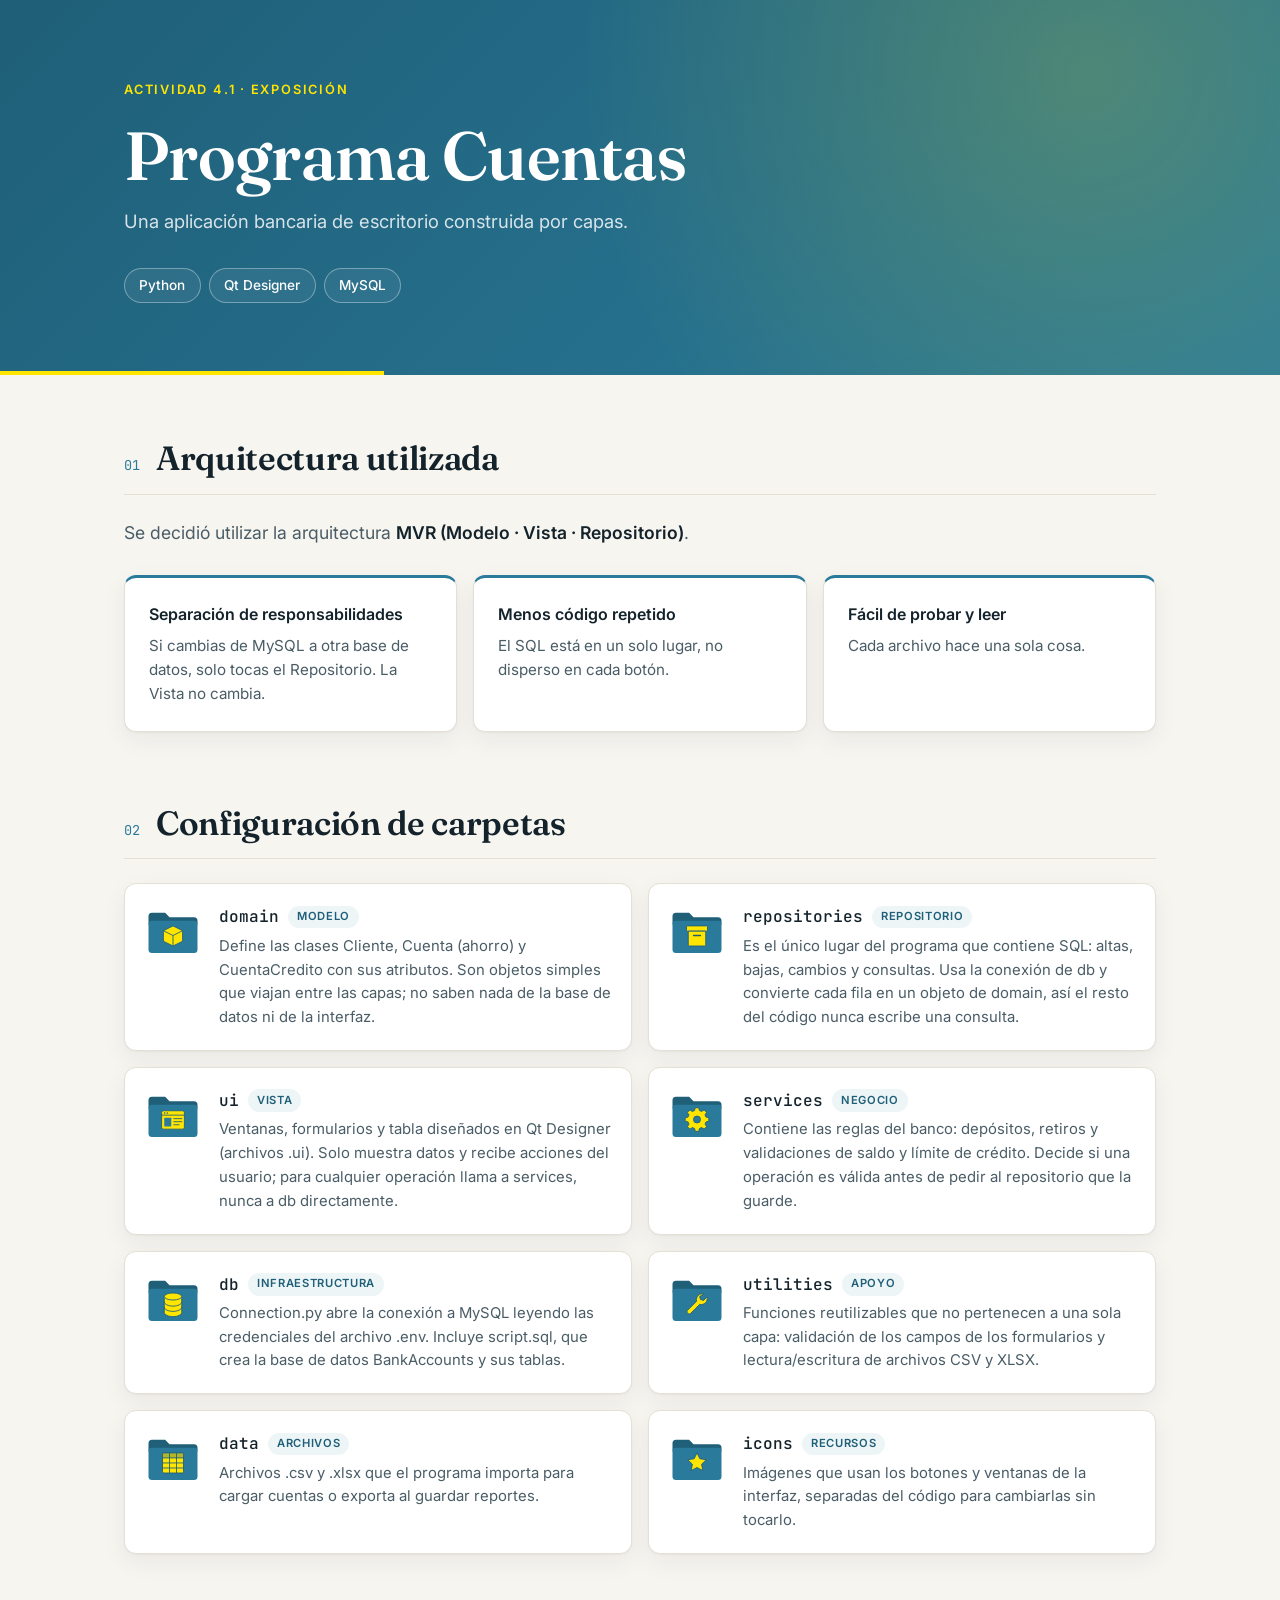
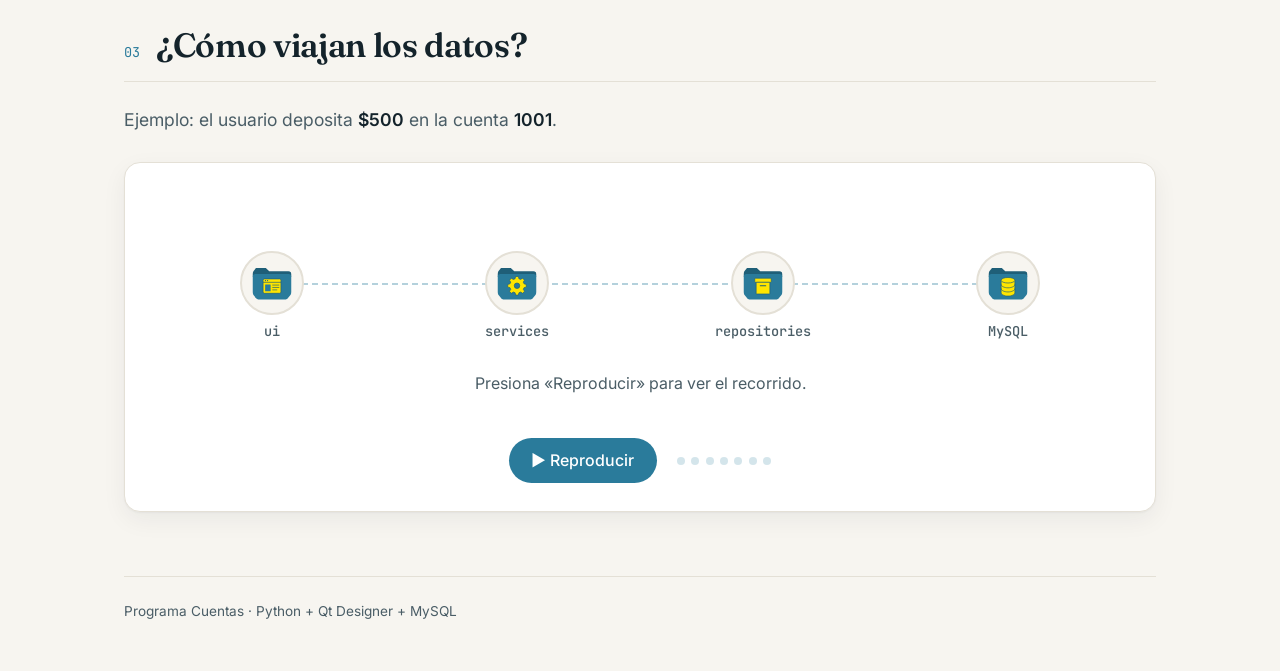
==== msc_tec_prog_activities/Act_4_1/Docs/expo/index.html @ 49af7396 "init commit for act_4_1" ====
<!DOCTYPE html>
<html lang="es">
<head>
    <meta charset="UTF-8">
    <meta name="viewport" content="width=device-width, initial-scale=1.0">
    <link rel="preconnect" href="https://fonts.googleapis.com">
    <link rel="preconnect" href="https://fonts.gstatic.com" crossorigin>
    <link href="https://fonts.googleapis.com/css2?family=Fraunces:opsz,wght@9..144,400;9..144,600&family=Inter:wght@400;500;600&family=JetBrains+Mono:wght@400;500&display=swap" rel="stylesheet">
    <link rel="stylesheet" href="styles.css">
    <title>Programa Cuentas</title>
</head>
<body>
    <header class="expo_title">
        <div class="wrap">
            <p class="eyebrow">Actividad 4.1 · Exposición</p>
            <h1>Programa Cuentas</h1>
            <p class="subtitle">Una aplicación bancaria de escritorio construida por capas.</p>
            <ul class="stack">
                <li>Python</li>
                <li>Qt Designer</li>
                <li>MySQL</li>
            </ul>
        </div>
    </header>

    <main class="expo_content wrap">
        <section class="section">
            <header class="section_head">
                <span class="section_num">01</span>
                <h2>Arquitectura utilizada</h2>
            </header>
            <p class="lead">
                Se decidió utilizar la arquitectura
                <strong>MVR (Modelo · Vista · Repositorio)</strong>.
            </p>
            <ul class="benefits">
                <li>
                    <h4>Separación de responsabilidades</h4>
                    <p>Si cambias de MySQL a otra base de datos, solo tocas el Repositorio. La Vista no cambia.</p>
                </li>
                <li>
                    <h4>Menos código repetido</h4>
                    <p>El SQL está en un solo lugar, no disperso en cada botón.</p>
                </li>
                <li>
                    <h4>Fácil de probar y leer</h4>
                    <p>Cada archivo hace una sola cosa.</p>
                </li>
            </ul>
        </section>

        <section class="section">
            <header class="section_head">
                <span class="section_num">02</span>
                <h2>Configuración de carpetas</h2>
            </header>
            <ul class="folder_list">
                <li class="folder_item">
                    <img src="img/folder_domain.svg" alt="Carpeta domain" width="56" height="56"/>
                    <div>
                        <p class="folder_name">domain <span class="tag">Modelo</span></p>
                        <p>Define las clases Cliente, Cuenta (ahorro) y CuentaCredito con sus atributos. Son objetos simples que viajan entre las capas; no saben nada de la base de datos ni de la interfaz.</p>
                    </div>
                </li>
                <li class="folder_item">
                    <img src="img/folder_repositories.svg" alt="Carpeta repositories" width="56" height="56"/>
                    <div>
                        <p class="folder_name">repositories <span class="tag">Repositorio</span></p>
                        <p>Es el único lugar del programa que contiene SQL: altas, bajas, cambios y consultas. Usa la conexión de db y convierte cada fila en un objeto de domain, así el resto del código nunca escribe una consulta.</p>
                    </div>
                </li>
                <li class="folder_item">
                    <img src="img/folder_ui.svg" alt="Carpeta ui" width="56" height="56"/>
                    <div>
                        <p class="folder_name">ui <span class="tag">Vista</span></p>
                        <p>Ventanas, formularios y tabla diseñados en Qt Designer (archivos .ui). Solo muestra datos y recibe acciones del usuario; para cualquier operación llama a services, nunca a db directamente.</p>
                    </div>
                </li>
                <li class="folder_item">
                    <img src="img/folder_services.svg" alt="Carpeta services" width="56" height="56"/>
                    <div>
                        <p class="folder_name">services <span class="tag">Negocio</span></p>
                        <p>Contiene las reglas del banco: depósitos, retiros y validaciones de saldo y límite de crédito. Decide si una operación es válida antes de pedir al repositorio que la guarde.</p>
                    </div>
                </li>
                <li class="folder_item">
                    <img src="img/folder_db.svg" alt="Carpeta db" width="56" height="56"/>
                    <div>
                        <p class="folder_name">db <span class="tag">Infraestructura</span></p>
                        <p>Connection.py abre la conexión a MySQL leyendo las credenciales del archivo .env. Incluye script.sql, que crea la base de datos BankAccounts y sus tablas.</p>
                    </div>
                </li>
                <li class="folder_item">
                    <img src="img/folder_utilities.svg" alt="Carpeta utilities" width="56" height="56"/>
                    <div>
                        <p class="folder_name">utilities <span class="tag">Apoyo</span></p>
                        <p>Funciones reutilizables que no pertenecen a una sola capa: validación de los campos de los formularios y lectura/escritura de archivos CSV y XLSX.</p>
                    </div>
                </li>
                <li class="folder_item">
                    <img src="img/folder_data.svg" alt="Carpeta data" width="56" height="56"/>
                    <div>
                        <p class="folder_name">data <span class="tag">Archivos</span></p>
                        <p>Archivos .csv y .xlsx que el programa importa para cargar cuentas o exporta al guardar reportes.</p>
                    </div>
                </li>
                <li class="folder_item">
                    <img src="img/folder_icons.svg" alt="Carpeta icons" width="56" height="56"/>
                    <div>
                        <p class="folder_name">icons <span class="tag">Recursos</span></p>
                        <p>Imágenes que usan los botones y ventanas de la interfaz, separadas del código para cambiarlas sin tocarlo.</p>
                    </div>
                </li>
            </ul>
        </section>

        <section class="section">
            <header class="section_head">
                <span class="section_num">03</span>
                <h2>¿Cómo viajan los datos?</h2>
            </header>
            <p class="lead">Ejemplo: el usuario deposita <strong>$500</strong> en la cuenta <strong>1001</strong>.</p>
            <div class="flow">
                <div class="flow_track">
                    <div class="flow_station" data-station="0">
                        <img src="img/folder_ui.svg" alt="ui" width="56" height="56"/>
                        <span>ui</span>
                    </div>
                    <div class="flow_station" data-station="1">
                        <img src="img/folder_services.svg" alt="services" width="56" height="56"/>
                        <span>services</span>
                    </div>
                    <div class="flow_station" data-station="2">
                        <img src="img/folder_repositories.svg" alt="repositories" width="56" height="56"/>
                        <span>repositories</span>
                    </div>
                    <div class="flow_station" data-station="3">
                        <img src="img/folder_db.svg" alt="db" width="56" height="56"/>
                        <span>MySQL</span>
                    </div>
                    <div class="flow_packet" id="flowPacket">depositar(1001, 500)</div>
                </div>
                <p class="flow_caption" id="flowCaption">Presiona «Reproducir» para ver el recorrido.</p>
                <div class="flow_controls">
                    <button type="button" id="flowPlay">▶ Reproducir</button>
                    <span class="flow_steps" id="flowSteps"></span>
                </div>
            </div>
        </section>
    </main>

    <footer class="expo_footer wrap">
        <p>Programa Cuentas · Python + Qt Designer + MySQL</p>
    </footer>

    <script>
        (function () {
            // Cada paso: estación destino, texto del paquete, si va de regreso y explicación.
            const steps = [
                { at: 0, label: "depositar(1001, 500)", back: false,
                  text: "ui: el usuario llena el formulario y presiona «Depositar». La Vista solo recoge los datos." },
                { at: 1, label: "depositar(1001, 500)", back: false,
                  text: "services: valida la regla de negocio — el monto debe ser mayor a 0." },
                { at: 2, label: "actualizar_saldo(1001, +500)", back: false,
                  text: "repositories: arma la consulta SQL; es el único lugar con SQL." },
                { at: 3, label: "UPDATE Cuenta SET saldo = saldo + 500", back: false,
                  text: "db: MySQL ejecuta la consulta usando la conexión de Connection.py." },
                { at: 2, label: "fila → Cuenta(1001, $1,500)", back: true,
                  text: "repositories: convierte la fila de la tabla en un objeto Cuenta de domain." },
                { at: 1, label: "Cuenta(1001, $1,500)", back: true,
                  text: "services: confirma que la operación fue válida y devuelve el objeto." },
                { at: 0, label: "Saldo: $1,500 ✓", back: true,
                  text: "ui: muestra el nuevo saldo en la tabla. La Vista nunca tocó la base de datos." }
            ];

            const packet = document.getElementById("flowPacket");
            const caption = document.getElementById("flowCaption");
            const playBtn = document.getElementById("flowPlay");
            const stepsEl = document.getElementById("flowSteps");
            const stations = document.querySelectorAll(".flow_station");
            let timer = null;

            stepsEl.innerHTML = steps.map(() => "<i></i>").join("");
            const dots = stepsEl.querySelectorAll("i");

            function placePacket(index) {
                const st = stations[index];
                const center = st.offsetLeft + st.offsetWidth / 2;
                packet.style.left = center + "px";
            }

            function show(i) {
                const s = steps[i];
                placePacket(s.at);
                packet.textContent = s.label;
                packet.classList.toggle("is_back", s.back);
                caption.textContent = s.text;
                stations.forEach((st, k) => st.classList.toggle("is_active", k === s.at));
                dots.forEach((d, k) => d.classList.toggle("is_done", k <= i));
            }

            function play() {
                clearTimeout(timer);
                playBtn.disabled = true;
                packet.classList.add("is_visible");
                let i = 0;
                (function next() {
                    show(i);
                    i++;
                    if (i < steps.length) {
                        timer = setTimeout(next, 2400);
                    } else {
                        playBtn.disabled = false;
                        playBtn.textContent = "↺ Repetir";
                    }
                })();
            }

            playBtn.addEventListener("click", play);
            window.addEventListener("resize", () => {
                const active = document.querySelector(".flow_station.is_active");
                if (active) placePacket(Number(active.dataset.station));
            });
            placePacket(0);
        })();
    </script>
</body>

</html>
---- msc_tec_prog_activities/Act_4_1/Docs/expo/styles.css ----
:root {
    --ink: #14232b;
    --ink-soft: #4a5d66;
    --paper: #f7f5f0;
    --card: #ffffff;
    --line: #e4e0d6;
    --teal: #2A7B9B;
    --teal-deep: #1F5F78;
    --teal-tint: rgba(42, 123, 155, 0.08);
    --gold: #FFE500;
    --gold-soft: #f3d34a;
    --shadow: 0 1px 2px rgba(20, 35, 43, 0.04), 0 8px 24px rgba(20, 35, 43, 0.06);
}

* {
    box-sizing: border-box;
    padding: 0;
    margin: 0;
}

body {
    font-family: "Inter", system-ui, sans-serif;
    font-size: 1rem;
    line-height: 1.6;
    color: var(--ink);
    background: var(--paper);
    -webkit-font-smoothing: antialiased;
}

h1, h2 {
    font-family: "Fraunces", Georgia, serif;
    font-weight: 600;
    letter-spacing: -0.01em;
    line-height: 1.15;
}

.wrap {
    width: 100%;
    max-width: 1080px;
    margin: 0 auto;
    padding-left: 1.5rem;
    padding-right: 1.5rem;
}

/* Portada */
.expo_title {
    position: relative;
    overflow: hidden;
    padding: 5rem 0 4.5rem;
    background: radial-gradient(circle at 85% 20%, rgba(255, 229, 0, 0.18), transparent 45%),
                linear-gradient(135deg, var(--teal-deep) 0%, var(--teal) 100%);
    color: #fff;
}
.expo_title::after {
    content: "";
    position: absolute;
    left: 0;
    right: 0;
    bottom: 0;
    height: 4px;
    background: linear-gradient(90deg, var(--gold) 0%, var(--gold) 30%, transparent 30%);
}
.eyebrow {
    font-size: 0.8rem;
    font-weight: 600;
    letter-spacing: 0.14em;
    text-transform: uppercase;
    color: var(--gold);
    margin-bottom: 1rem;
}
.expo_title h1 {
    font-size: clamp(2.5rem, 6vw, 4.25rem);
}
.subtitle {
    margin-top: 0.75rem;
    max-width: 36rem;
    font-size: 1.15rem;
    color: rgba(255, 255, 255, 0.82);
}
.stack {
    display: flex;
    flex-wrap: wrap;
    gap: 0.5rem;
    margin-top: 2rem;
    list-style: none;
}
.stack li {
    padding: 0.35rem 0.9rem;
    border: 1px solid rgba(255, 255, 255, 0.35);
    border-radius: 999px;
    font-size: 0.85rem;
    font-weight: 500;
    background: rgba(255, 255, 255, 0.06);
}

/* Secciones */
.expo_content {
    padding-top: 4rem;
    padding-bottom: 2rem;
}
.section + .section {
    margin-top: 4.5rem;
}
.section_head {
    display: flex;
    align-items: baseline;
    gap: 1rem;
    padding-bottom: 1rem;
    margin-bottom: 1.5rem;
    border-bottom: 1px solid var(--line);
}
.section_num {
    font-family: "JetBrains Mono", monospace;
    font-size: 0.85rem;
    color: var(--teal);
}
.section_head h2 {
    font-size: clamp(1.6rem, 3.5vw, 2.1rem);
}
.lead {
    font-size: 1.1rem;
    color: var(--ink-soft);
    margin-bottom: 1.75rem;
}
.lead strong {
    color: var(--ink);
    font-weight: 600;
}

/* Beneficios */
.benefits {
    display: grid;
    grid-template-columns: repeat(auto-fit, minmax(240px, 1fr));
    gap: 1rem;
    list-style: none;
}
.benefits li {
    padding: 1.5rem;
    background: var(--card);
    border: 1px solid var(--line);
    border-top: 3px solid var(--teal);
    border-radius: 12px;
    box-shadow: var(--shadow);
}
.benefits h4 {
    font-size: 1rem;
    font-weight: 600;
    margin-bottom: 0.4rem;
}
.benefits p {
    color: var(--ink-soft);
    font-size: 0.95rem;
}

/* Carpetas */
.folder_list {
    display: grid;
    grid-template-columns: repeat(auto-fit, minmax(420px, 1fr));
    gap: 1rem;
    list-style: none;
}
.folder_item {
    display: flex;
    align-items: flex-start;
    gap: 1.1rem;
    padding: 1.25rem;
    background: var(--card);
    border: 1px solid var(--line);
    border-radius: 12px;
    box-shadow: var(--shadow);
    transition: transform 0.2s, box-shadow 0.2s, border-color 0.2s;
}
.folder_item:hover {
    transform: translateY(-2px);
    border-color: rgba(42, 123, 155, 0.35);
    box-shadow: 0 2px 4px rgba(20, 35, 43, 0.05), 0 14px 32px rgba(20, 35, 43, 0.1);
}
.folder_item img {
    flex-shrink: 0;
}
.folder_item p {
    font-size: 0.93rem;
    color: var(--ink-soft);
}
.folder_name {
    display: flex;
    align-items: center;
    flex-wrap: wrap;
    gap: 0.6rem;
    margin-bottom: 0.3rem;
    font-family: "JetBrains Mono", monospace;
    font-weight: 500;
    font-size: 1rem !important;
    color: var(--ink) !important;
}
.tag {
    font-family: "Inter", sans-serif;
    font-size: 0.7rem;
    font-weight: 600;
    letter-spacing: 0.06em;
    text-transform: uppercase;
    padding: 0.15rem 0.55rem;
    border-radius: 999px;
    color: var(--teal-deep);
    background: var(--teal-tint);
}

/* Animación del flujo de datos */
.flow {
    padding: 2rem 1.5rem 1.75rem;
    border-radius: 16px;
    background: var(--card);
    border: 1px solid var(--line);
    box-shadow: var(--shadow);
}
.flow_track {
    position: relative;
    display: grid;
    grid-template-columns: repeat(4, 1fr);
    padding-top: 3.5rem;
}
.flow_track::before {
    content: "";
    position: absolute;
    left: 12.5%;
    right: 12.5%;
    top: calc(3.5rem + 32px);
    border-top: 2px dashed rgba(42, 123, 155, 0.35);
}
.flow_station {
    position: relative;
    display: flex;
    flex-direction: column;
    align-items: center;
    gap: 0.4rem;
    font-family: "JetBrains Mono", monospace;
    font-size: 0.85rem;
    font-weight: 500;
    color: var(--ink-soft);
    transition: transform 0.4s, color 0.4s;
}
.flow_station img {
    width: 64px;
    height: 64px;
    background: var(--paper);
    border-radius: 50%;
    padding: 8px;
    border: 2px solid var(--line);
    transition: border-color 0.4s, box-shadow 0.4s;
}
.flow_station.is_active {
    transform: scale(1.08);
    color: var(--ink);
}
.flow_station.is_active img {
    border-color: var(--teal);
    box-shadow: 0 0 0 6px rgba(42, 123, 155, 0.15);
}
.flow_packet {
    position: absolute;
    top: 0;
    left: 0;
    transform: translateX(-50%);
    max-width: 24%;
    padding: 0.45rem 0.75rem;
    border-radius: 8px;
    background: var(--teal-deep);
    color: #fff;
    font-family: "JetBrains Mono", monospace;
    font-size: 0.75rem;
    text-align: center;
    box-shadow: 0 6px 16px rgba(31, 95, 120, 0.25);
    opacity: 0;
    transition: left 1s ease-in-out, background-color 0.4s, color 0.4s, opacity 0.4s;
}
.flow_packet.is_visible {
    opacity: 1;
}
.flow_packet.is_back {
    background: var(--gold);
    color: var(--ink);
    box-shadow: 0 6px 16px rgba(180, 160, 0, 0.25);
}
.flow_caption {
    margin: 1.75rem auto 0;
    max-width: 40rem;
    min-height: 3.2rem;
    text-align: center;
    color: var(--ink-soft);
}
.flow_controls {
    display: flex;
    justify-content: center;
    align-items: center;
    gap: 1.25rem;
    margin-top: 1rem;
}
.flow_controls button {
    padding: 0.6rem 1.4rem;
    border: none;
    border-radius: 999px;
    background: var(--teal);
    color: #fff;
    font: inherit;
    font-weight: 500;
    cursor: pointer;
    transition: background-color 0.2s, transform 0.2s;
}
.flow_controls button:hover:not(:disabled) {
    background: var(--teal-deep);
    transform: translateY(-1px);
}
.flow_controls button:disabled {
    opacity: 0.45;
    cursor: default;
}
.flow_steps {
    display: flex;
    gap: 0.4rem;
}
.flow_steps i {
    width: 8px;
    height: 8px;
    border-radius: 50%;
    background: rgba(42, 123, 155, 0.2);
    transition: background-color 0.3s, transform 0.3s;
}
.flow_steps i.is_done {
    background: var(--teal);
    transform: scale(1.2);
}

/* Pie */
.expo_footer {
    padding-top: 2rem;
    padding-bottom: 3rem;
    font-size: 0.85rem;
    color: var(--ink-soft);
}
.expo_footer p {
    padding-top: 1.5rem;
    border-top: 1px solid var(--line);
}

@media (max-width: 640px) {
    .wrap {
        padding-left: 1rem;
        padding-right: 1rem;
    }
    .expo_title {
        padding: 3.5rem 0 3rem;
    }
    .folder_list {
        grid-template-columns: 1fr;
    }
    .folder_item img {
        width: 44px;
        height: 44px;
    }
    .flow {
        padding: 1.5rem 0.75rem;
    }
    .flow_station img {
        width: 48px;
        height: 48px;
        padding: 6px;
    }
    .flow_track::before {
        top: calc(3.5rem + 24px);
    }
    .flow_station {
        font-size: 0.7rem;
    }
    .flow_packet {
        font-size: 0.65rem;
        padding: 0.35rem 0.5rem;
    }
}
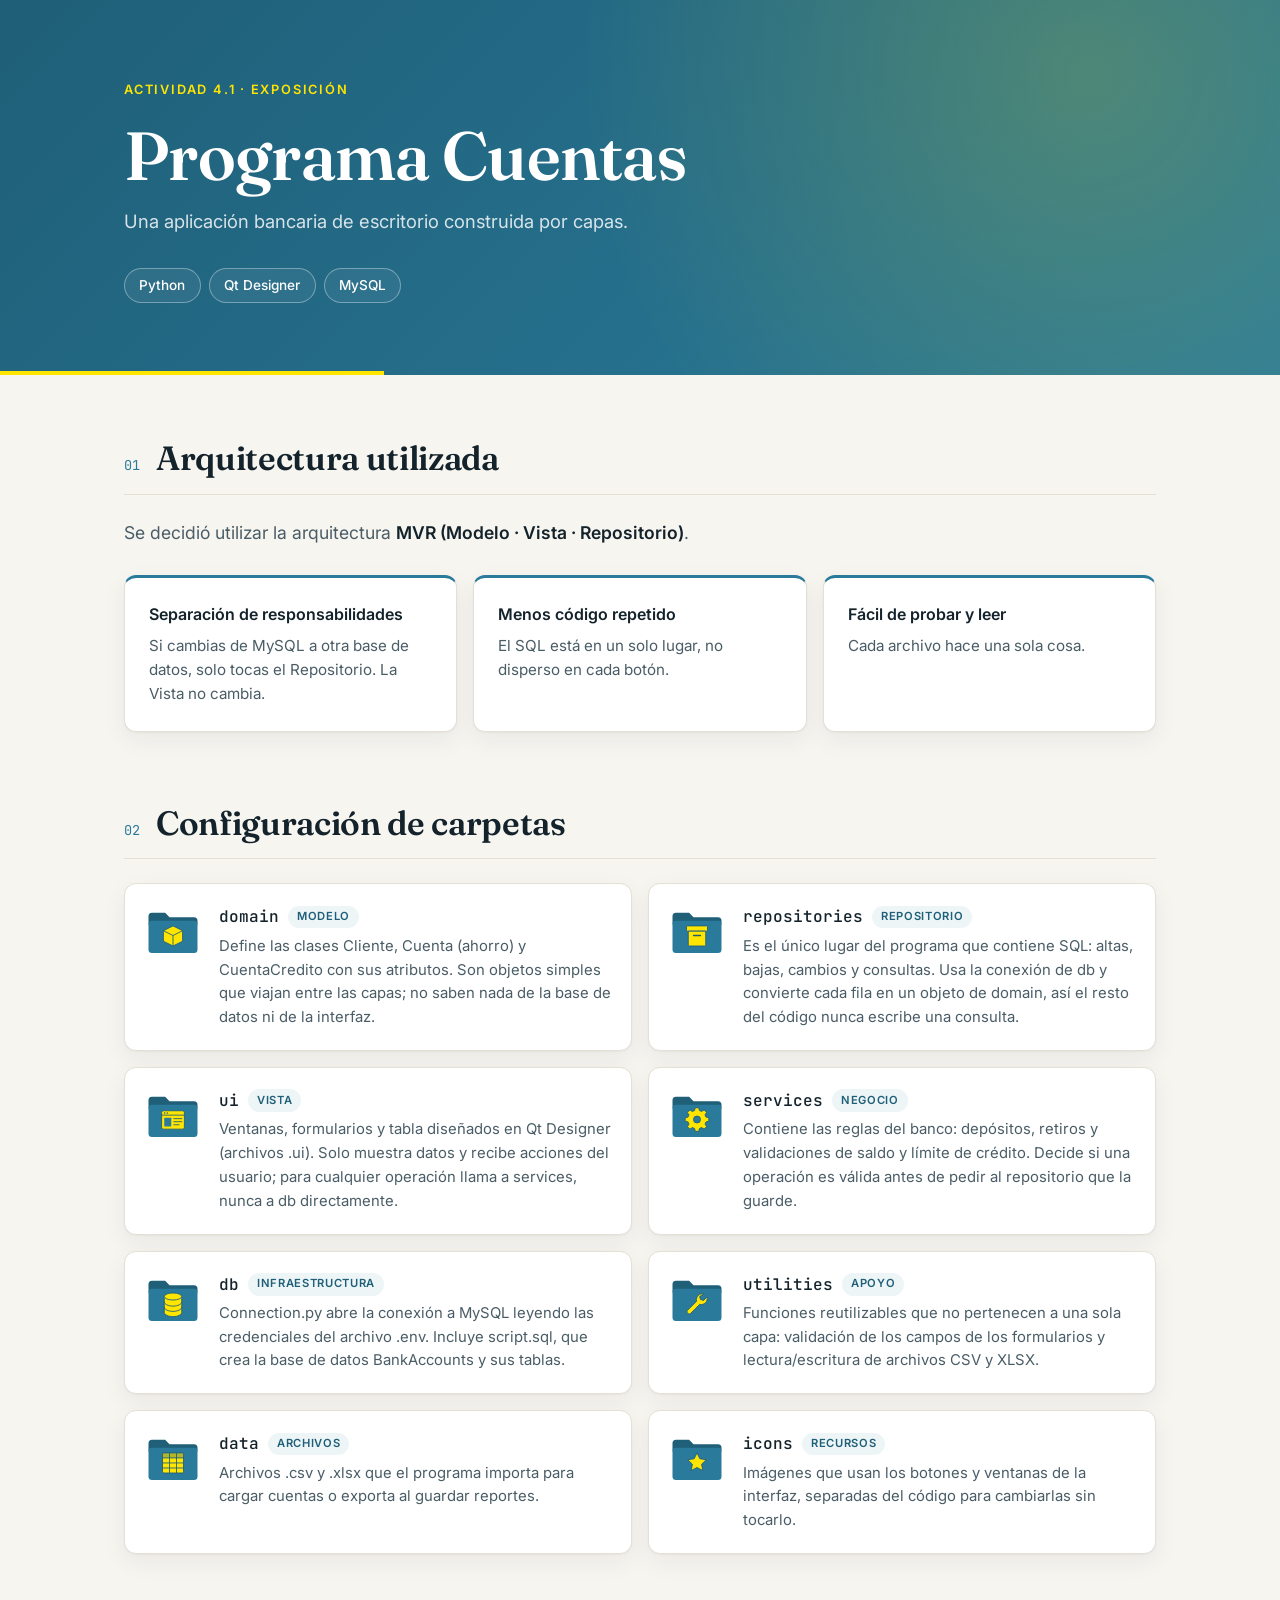
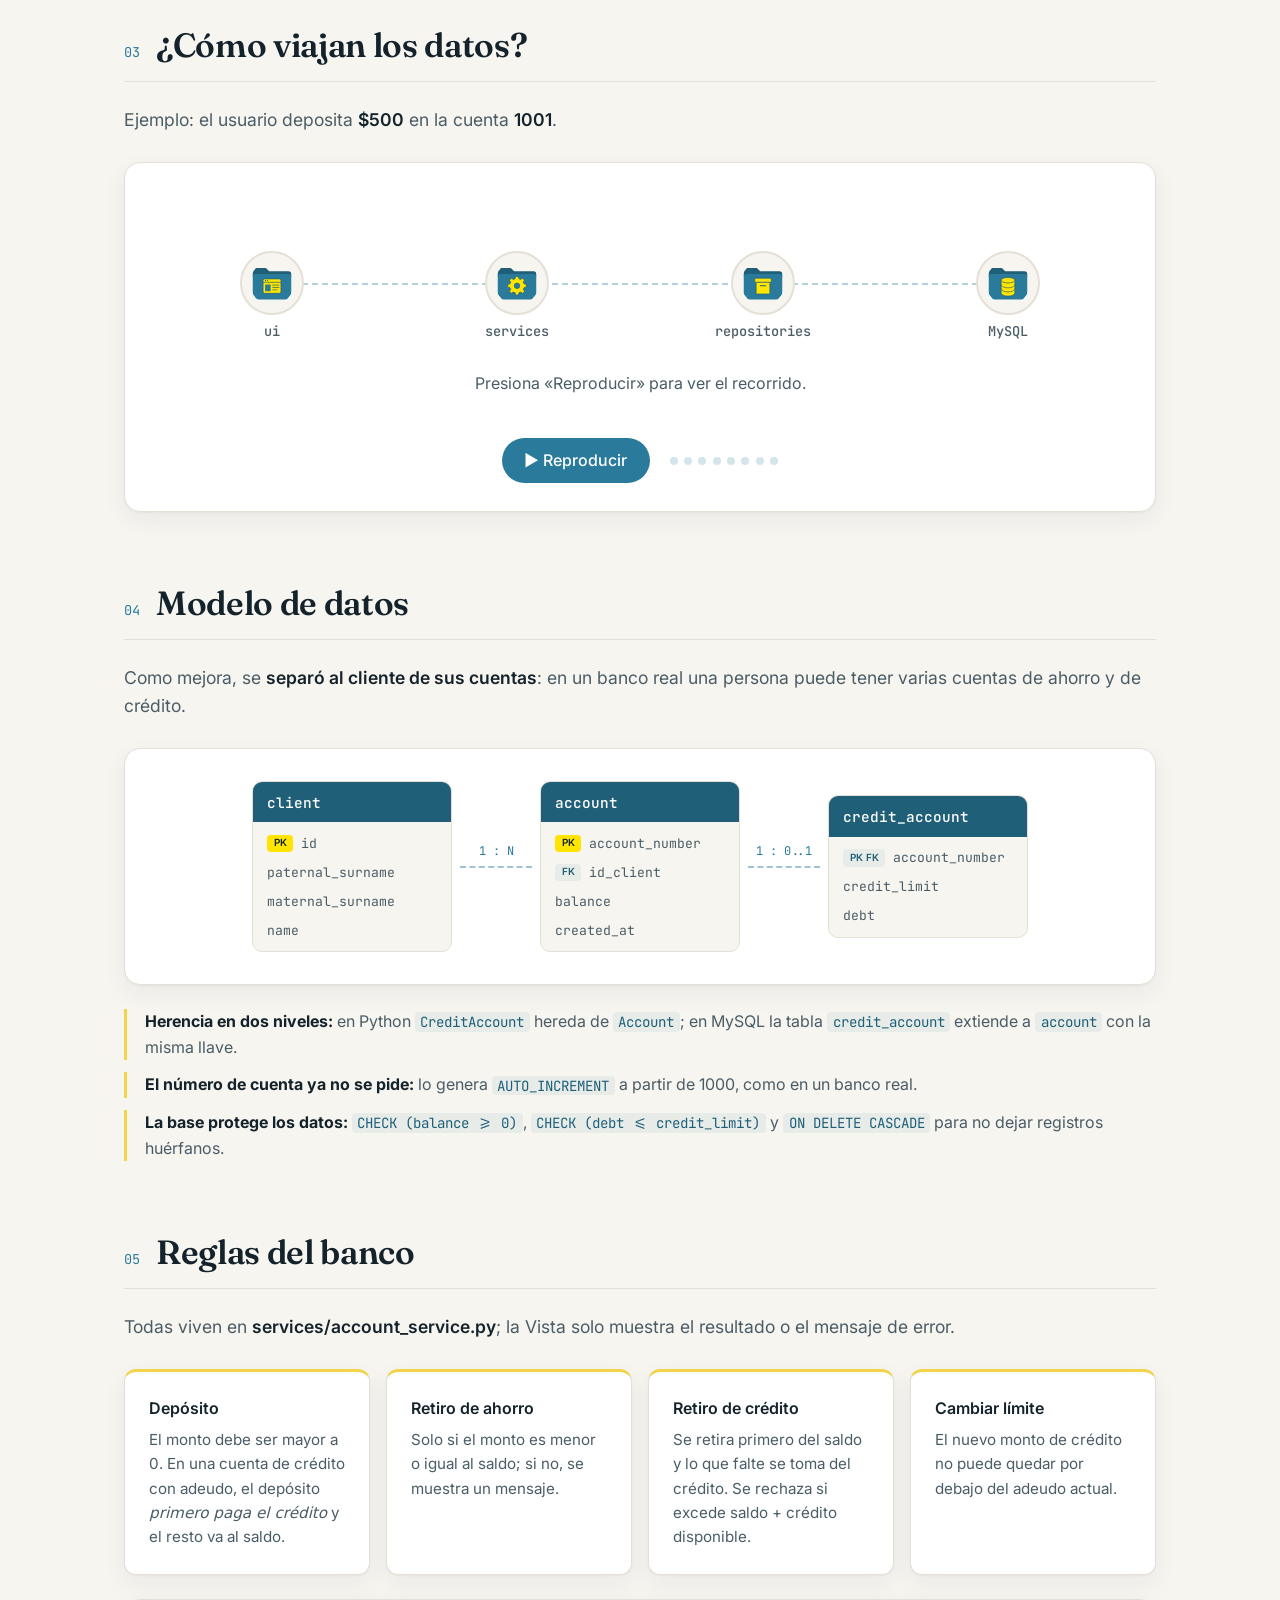
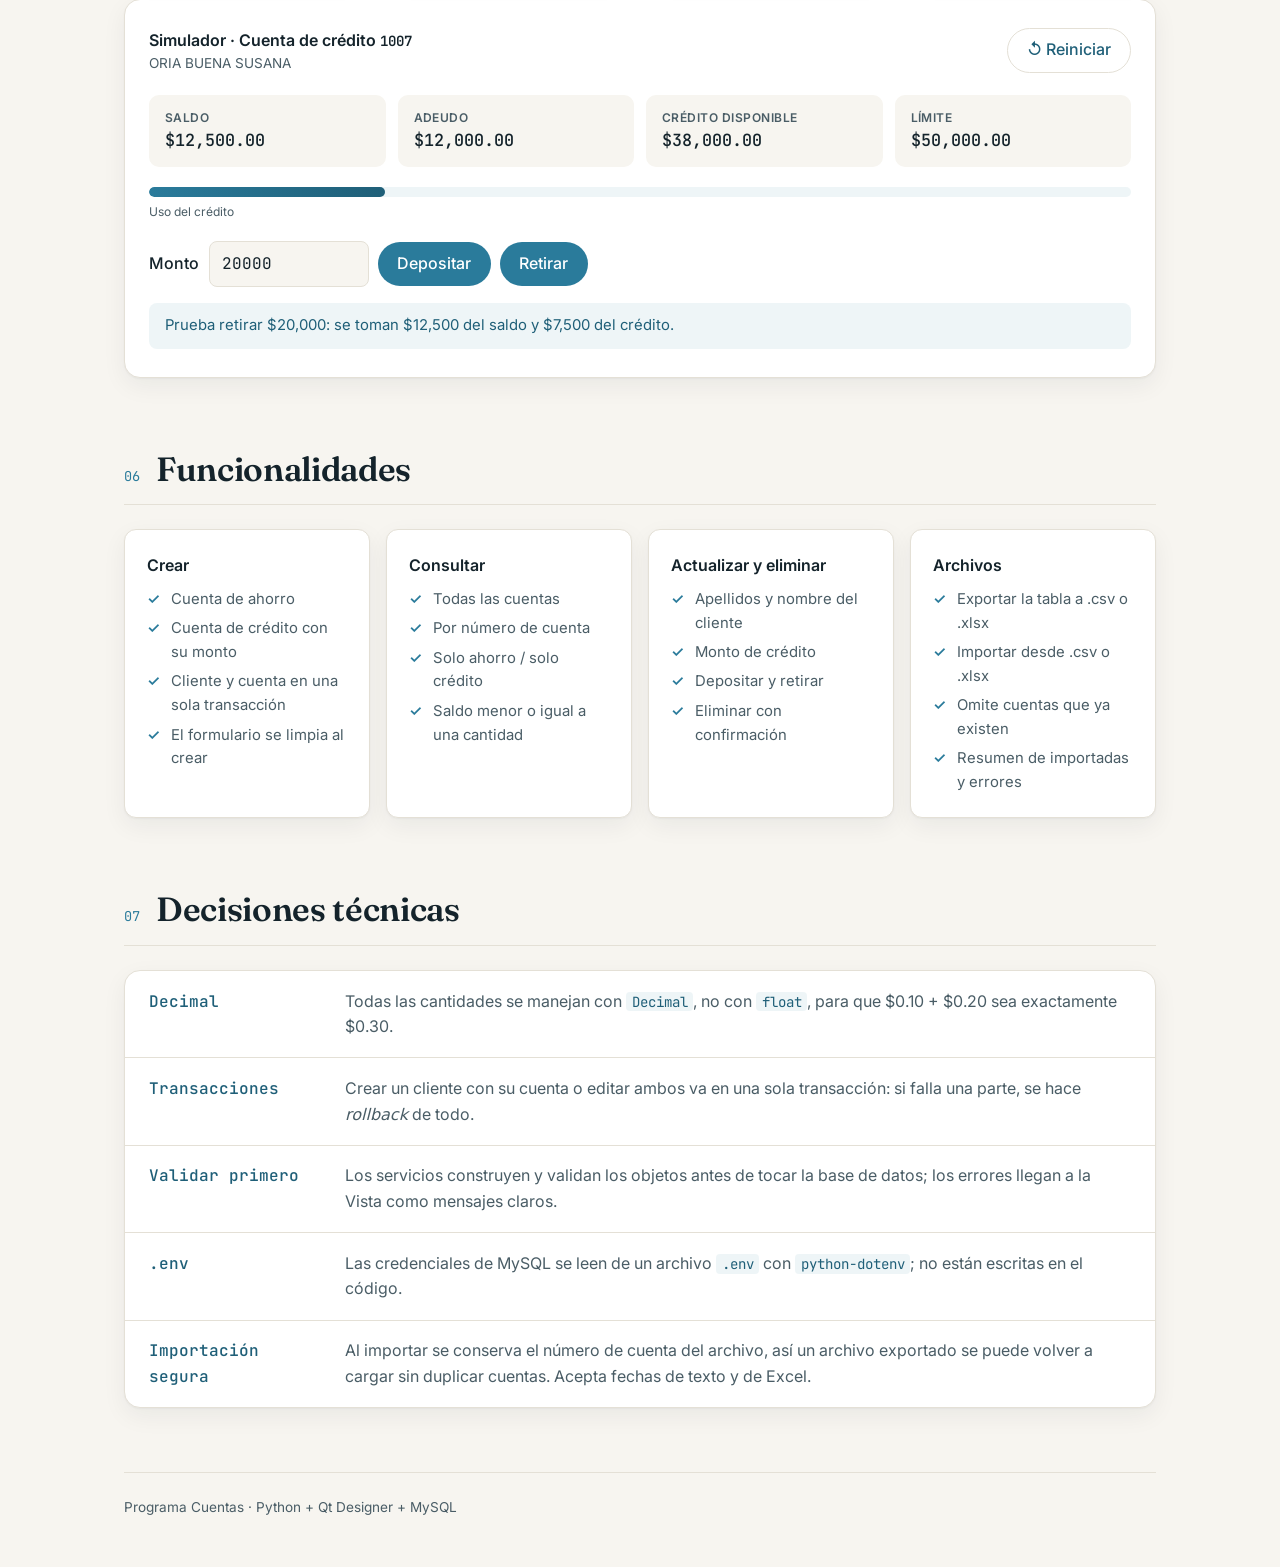
==== commit 0d30794c: "fix ui" ====
--- a/msc_tec_prog_activities/Act_4_1/Docs/expo/index.html
+++ b/msc_tec_prog_activities/Act_4_1/Docs/expo/index.html
@@ -147,6 +147,177 @@
                 </div>
             </div>
         </section>
+
+        <section class="section">
+            <header class="section_head">
+                <span class="section_num">04</span>
+                <h2>Modelo de datos</h2>
+            </header>
+            <p class="lead">
+                Como mejora, se <strong>separó al cliente de sus cuentas</strong>: en un banco real una persona
+                puede tener varias cuentas de ahorro y de crédito.
+            </p>
+            <div class="erd">
+                <div class="erd_table">
+                    <p class="erd_name">client</p>
+                    <ul>
+                        <li><span class="key">PK</span>id</li>
+                        <li>paternal_surname</li>
+                        <li>maternal_surname</li>
+                        <li>name</li>
+                    </ul>
+                </div>
+                <div class="erd_link"><span>1 : N</span></div>
+                <div class="erd_table">
+                    <p class="erd_name">account</p>
+                    <ul>
+                        <li><span class="key">PK</span>account_number</li>
+                        <li><span class="key key_fk">FK</span>id_client</li>
+                        <li>balance</li>
+                        <li>created_at</li>
+                    </ul>
+                </div>
+                <div class="erd_link"><span>1 : 0..1</span></div>
+                <div class="erd_table">
+                    <p class="erd_name">credit_account</p>
+                    <ul>
+                        <li><span class="key key_fk">PK FK</span>account_number</li>
+                        <li>credit_limit</li>
+                        <li>debt</li>
+                    </ul>
+                </div>
+            </div>
+            <ul class="notes">
+                <li><strong>Herencia en dos niveles:</strong> en Python <code>CreditAccount</code> hereda de <code>Account</code>; en MySQL la tabla <code>credit_account</code> extiende a <code>account</code> con la misma llave.</li>
+                <li><strong>El número de cuenta ya no se pide:</strong> lo genera <code>AUTO_INCREMENT</code> a partir de 1000, como en un banco real.</li>
+                <li><strong>La base protege los datos:</strong> <code>CHECK (balance &gt;= 0)</code>, <code>CHECK (debt &lt;= credit_limit)</code> y <code>ON DELETE CASCADE</code> para no dejar registros huérfanos.</li>
+            </ul>
+        </section>
+
+        <section class="section">
+            <header class="section_head">
+                <span class="section_num">05</span>
+                <h2>Reglas del banco</h2>
+            </header>
+            <p class="lead">Todas viven en <strong>services/account_service.py</strong>; la Vista solo muestra el resultado o el mensaje de error.</p>
+            <ul class="benefits rules">
+                <li>
+                    <h4>Depósito</h4>
+                    <p>El monto debe ser mayor a 0. En una cuenta de crédito con adeudo, el depósito <em>primero paga el crédito</em> y el resto va al saldo.</p>
+                </li>
+                <li>
+                    <h4>Retiro de ahorro</h4>
+                    <p>Solo si el monto es menor o igual al saldo; si no, se muestra un mensaje.</p>
+                </li>
+                <li>
+                    <h4>Retiro de crédito</h4>
+                    <p>Se retira primero del saldo y lo que falte se toma del crédito. Se rechaza si excede saldo + crédito disponible.</p>
+                </li>
+                <li>
+                    <h4>Cambiar límite</h4>
+                    <p>El nuevo monto de crédito no puede quedar por debajo del adeudo actual.</p>
+                </li>
+            </ul>
+
+            <div class="sim">
+                <div class="sim_head">
+                    <div>
+                        <p class="sim_title">Simulador · Cuenta de crédito <span class="mono">1007</span></p>
+                        <p class="sim_owner">ORIA BUENA SUSANA</p>
+                    </div>
+                    <button type="button" class="sim_reset" id="simReset">↺ Reiniciar</button>
+                </div>
+                <div class="sim_stats">
+                    <div><span>Saldo</span><strong id="simBalance"></strong></div>
+                    <div><span>Adeudo</span><strong id="simDebt"></strong></div>
+                    <div><span>Crédito disponible</span><strong id="simAvailable"></strong></div>
+                    <div><span>Límite</span><strong id="simLimit"></strong></div>
+                </div>
+                <div class="sim_bar" aria-hidden="true"><i id="simBarFill"></i></div>
+                <p class="sim_bar_label">Uso del crédito</p>
+                <form class="sim_form" id="simForm">
+                    <label for="simAmount">Monto</label>
+                    <input type="number" id="simAmount" min="0" step="0.01" value="20000" required>
+                    <button type="submit" data-op="deposit">Depositar</button>
+                    <button type="submit" data-op="withdraw">Retirar</button>
+                </form>
+                <p class="sim_msg" id="simMsg">Prueba retirar $20,000: se toman $12,500 del saldo y $7,500 del crédito.</p>
+            </div>
+        </section>
+
+        <section class="section">
+            <header class="section_head">
+                <span class="section_num">06</span>
+                <h2>Funcionalidades</h2>
+            </header>
+            <div class="features">
+                <div class="feature">
+                    <h4>Crear</h4>
+                    <ul>
+                        <li>Cuenta de ahorro</li>
+                        <li>Cuenta de crédito con su monto</li>
+                        <li>Cliente y cuenta en una sola transacción</li>
+                        <li>El formulario se limpia al crear</li>
+                    </ul>
+                </div>
+                <div class="feature">
+                    <h4>Consultar</h4>
+                    <ul>
+                        <li>Todas las cuentas</li>
+                        <li>Por número de cuenta</li>
+                        <li>Solo ahorro / solo crédito</li>
+                        <li>Saldo menor o igual a una cantidad</li>
+                    </ul>
+                </div>
+                <div class="feature">
+                    <h4>Actualizar y eliminar</h4>
+                    <ul>
+                        <li>Apellidos y nombre del cliente</li>
+                        <li>Monto de crédito</li>
+                        <li>Depositar y retirar</li>
+                        <li>Eliminar con confirmación</li>
+                    </ul>
+                </div>
+                <div class="feature">
+                    <h4>Archivos</h4>
+                    <ul>
+                        <li>Exportar la tabla a .csv o .xlsx</li>
+                        <li>Importar desde .csv o .xlsx</li>
+                        <li>Omite cuentas que ya existen</li>
+                        <li>Resumen de importadas y errores</li>
+                    </ul>
+                </div>
+            </div>
+        </section>
+
+        <section class="section">
+            <header class="section_head">
+                <span class="section_num">07</span>
+                <h2>Decisiones técnicas</h2>
+            </header>
+            <ul class="decisions">
+                <li>
+                    <span class="decision_key">Decimal</span>
+                    <p>Todas las cantidades se manejan con <code>Decimal</code>, no con <code>float</code>, para que $0.10 + $0.20 sea exactamente $0.30.</p>
+                </li>
+                <li>
+                    <span class="decision_key">Transacciones</span>
+                    <p>Crear un cliente con su cuenta o editar ambos va en una sola transacción: si falla una parte, se hace <em>rollback</em> de todo.</p>
+                </li>
+                <li>
+                    <span class="decision_key">Validar primero</span>
+                    <p>Los servicios construyen y validan los objetos antes de tocar la base de datos; los errores llegan a la Vista como mensajes claros.</p>
+                </li>
+                <li>
+                    <span class="decision_key">.env</span>
+                    <p>Las credenciales de MySQL se leen de un archivo <code>.env</code> con <code>python-dotenv</code>; no están escritas en el código.</p>
+                </li>
+                <li>
+                    <span class="decision_key">Importación segura</span>
+                    <p>Al importar se conserva el número de cuenta del archivo, así un archivo exportado se puede volver a cargar sin duplicar cuentas. Acepta fechas de texto y de Excel.</p>
+                </li>
+            </ul>
+        </section>
     </main>
 
     <footer class="expo_footer wrap">
@@ -157,19 +328,21 @@
         (function () {
             // Cada paso: estación destino, texto del paquete, si va de regreso y explicación.
             const steps = [
-                { at: 0, label: "depositar(1001, 500)", back: false,
-                  text: "ui: el usuario llena el formulario y presiona «Depositar». La Vista solo recoge los datos." },
-                { at: 1, label: "depositar(1001, 500)", back: false,
-                  text: "services: valida la regla de negocio — el monto debe ser mayor a 0." },
-                { at: 2, label: "actualizar_saldo(1001, +500)", back: false,
-                  text: "repositories: arma la consulta SQL; es el único lugar con SQL." },
-                { at: 3, label: "UPDATE Cuenta SET saldo = saldo + 500", back: false,
-                  text: "db: MySQL ejecuta la consulta usando la conexión de Connection.py." },
-                { at: 2, label: "fila → Cuenta(1001, $1,500)", back: true,
-                  text: "repositories: convierte la fila de la tabla en un objeto Cuenta de domain." },
-                { at: 1, label: "Cuenta(1001, $1,500)", back: true,
-                  text: "services: confirma que la operación fue válida y devuelve el objeto." },
-                { at: 0, label: "Saldo: $1,500 ✓", back: true,
+                { at: 0, label: "deposit(1001, 500)", back: false,
+                  text: "ui: el usuario selecciona la cuenta y presiona «Depositar». La Vista solo recoge los datos." },
+                { at: 1, label: "deposit(1001, 500)", back: false,
+                  text: "services: valida la regla de negocio — el monto debe ser mayor a 0 — y pide la cuenta." },
+                { at: 2, label: "get_by_account_number(1001)", back: false,
+                  text: "repositories: arma la consulta SELECT; es el único lugar con SQL." },
+                { at: 3, label: "SELECT … WHERE account_number = 1001", back: false,
+                  text: "db: MySQL ejecuta la consulta usando la conexión de connection.py." },
+                { at: 2, label: "fila → Account(1001, $850.50)", back: true,
+                  text: "repositories: convierte la fila de la tabla en un objeto Account de domain." },
+                { at: 1, label: "saldo = 850.50 + 500", back: false,
+                  text: "services: calcula el nuevo saldo con Decimal y llama a repository.update(account)." },
+                { at: 3, label: "UPDATE account SET balance = 1350.50", back: false,
+                  text: "db: MySQL guarda el nuevo saldo." },
+                { at: 0, label: "Saldo: $1,350.50 ✓", back: true,
                   text: "ui: muestra el nuevo saldo en la tabla. La Vista nunca tocó la base de datos." }
             ];
 
@@ -223,6 +396,70 @@
             });
             placePacket(0);
         })();
+
+        (function () {
+            // Misma lógica que AccountService.deposit / withdraw, trabajando en centavos.
+            const initial = { balance: 1250000, debt: 1200000, limit: 5000000 };
+            let acc = { ...initial };
+
+            const form = document.getElementById("simForm");
+            const amountInput = document.getElementById("simAmount");
+            const msg = document.getElementById("simMsg");
+            const fmt = c => "$" + (c / 100).toLocaleString("es-MX", { minimumFractionDigits: 2, maximumFractionDigits: 2 });
+
+            function render() {
+                document.getElementById("simBalance").textContent = fmt(acc.balance);
+                document.getElementById("simDebt").textContent = fmt(acc.debt);
+                document.getElementById("simAvailable").textContent = fmt(acc.limit - acc.debt);
+                document.getElementById("simLimit").textContent = fmt(acc.limit);
+                document.getElementById("simBarFill").style.width = (acc.debt / acc.limit * 100) + "%";
+            }
+
+            function say(text, isError) {
+                msg.textContent = text;
+                msg.classList.toggle("is_error", isError);
+            }
+
+            function deposit(amount) {
+                const payment = Math.min(acc.debt, amount);
+                acc.debt -= payment;
+                acc.balance += amount - payment;
+                say(payment > 0
+                    ? `Se pagaron ${fmt(payment)} del adeudo y ${fmt(amount - payment)} fueron al saldo.`
+                    : `Sin adeudo: los ${fmt(amount)} van completos al saldo.`, false);
+            }
+
+            function withdraw(amount) {
+                const available = acc.limit - acc.debt;
+                if (amount > acc.balance + available) {
+                    say("El monto a retirar excede el saldo más el crédito disponible.", true);
+                    return;
+                }
+                const fromBalance = Math.min(acc.balance, amount);
+                acc.balance -= fromBalance;
+                acc.debt += amount - fromBalance;
+                say(`Se tomaron ${fmt(fromBalance)} del saldo y ${fmt(amount - fromBalance)} del crédito.`, false);
+            }
+
+            form.addEventListener("submit", e => {
+                e.preventDefault();
+                const amount = Math.round(Number(amountInput.value) * 100);
+                if (!(amount > 0)) {
+                    say("El monto debe ser mayor a 0.", true);
+                    return;
+                }
+                (e.submitter && e.submitter.dataset.op === "deposit" ? deposit : withdraw)(amount);
+                render();
+            });
+
+            document.getElementById("simReset").addEventListener("click", () => {
+                acc = { ...initial };
+                say("Cuenta reiniciada a sus valores del script.sql.", false);
+                render();
+            });
+
+            render();
+        })();
     </script>
 </body>
 
--- a/msc_tec_prog_activities/Act_4_1/Docs/expo/styles.css
+++ b/msc_tec_prog_activities/Act_4_1/Docs/expo/styles.css
@@ -330,6 +330,293 @@
     transform: scale(1.2);
 }
 
+code, .mono {
+    font-family: "JetBrains Mono", monospace;
+    font-size: 0.88em;
+}
+code {
+    padding: 0.05rem 0.35rem;
+    border-radius: 4px;
+    background: var(--teal-tint);
+    color: var(--teal-deep);
+}
+
+/* Modelo de datos */
+.erd {
+    display: flex;
+    align-items: center;
+    justify-content: center;
+    flex-wrap: wrap;
+    gap: 0.5rem;
+    padding: 2rem 1.5rem;
+    background: var(--card);
+    border: 1px solid var(--line);
+    border-radius: 16px;
+    box-shadow: var(--shadow);
+}
+.erd_table {
+    min-width: 200px;
+    border: 1px solid var(--line);
+    border-radius: 10px;
+    overflow: hidden;
+    background: var(--paper);
+}
+.erd_name {
+    padding: 0.55rem 0.9rem;
+    background: var(--teal-deep);
+    color: #fff;
+    font-family: "JetBrains Mono", monospace;
+    font-weight: 500;
+    font-size: 0.9rem;
+}
+.erd_table ul {
+    list-style: none;
+    padding: 0.4rem 0;
+}
+.erd_table li {
+    display: flex;
+    align-items: center;
+    gap: 0.5rem;
+    padding: 0.25rem 0.9rem;
+    font-family: "JetBrains Mono", monospace;
+    font-size: 0.82rem;
+    color: var(--ink-soft);
+}
+.key {
+    font-family: "Inter", sans-serif;
+    font-size: 0.62rem;
+    font-weight: 600;
+    padding: 0.05rem 0.4rem;
+    border-radius: 4px;
+    background: var(--gold);
+    color: var(--ink);
+}
+.key_fk {
+    background: var(--teal-tint);
+    color: var(--teal-deep);
+}
+.erd_link {
+    position: relative;
+    width: 72px;
+    border-top: 2px dashed rgba(42, 123, 155, 0.45);
+}
+.erd_link span {
+    position: absolute;
+    left: 50%;
+    top: -1.6rem;
+    transform: translateX(-50%);
+    white-space: nowrap;
+    font-family: "JetBrains Mono", monospace;
+    font-size: 0.75rem;
+    color: var(--teal);
+}
+.notes {
+    list-style: none;
+    margin-top: 1.5rem;
+    display: grid;
+    gap: 0.75rem;
+}
+.notes li {
+    padding-left: 1.1rem;
+    border-left: 3px solid var(--gold-soft);
+    color: var(--ink-soft);
+}
+.notes strong {
+    color: var(--ink);
+}
+
+/* Reglas y simulador */
+.rules li {
+    border-top-color: var(--gold-soft);
+}
+.sim {
+    margin-top: 1.5rem;
+    padding: 1.75rem 1.5rem;
+    background: var(--card);
+    border: 1px solid var(--line);
+    border-radius: 16px;
+    box-shadow: var(--shadow);
+}
+.sim_head {
+    display: flex;
+    justify-content: space-between;
+    align-items: flex-start;
+    gap: 1rem;
+    margin-bottom: 1.25rem;
+}
+.sim_title {
+    font-weight: 600;
+}
+.sim_owner {
+    font-size: 0.85rem;
+    color: var(--ink-soft);
+}
+.sim_stats {
+    display: grid;
+    grid-template-columns: repeat(4, 1fr);
+    gap: 0.75rem;
+}
+.sim_stats div {
+    padding: 0.8rem 1rem;
+    border-radius: 10px;
+    background: var(--paper);
+}
+.sim_stats span {
+    display: block;
+    font-size: 0.75rem;
+    font-weight: 600;
+    letter-spacing: 0.04em;
+    text-transform: uppercase;
+    color: var(--ink-soft);
+}
+.sim_stats strong {
+    font-family: "JetBrains Mono", monospace;
+    font-weight: 500;
+    font-size: 1.05rem;
+}
+.sim_bar {
+    height: 10px;
+    margin-top: 1.25rem;
+    border-radius: 999px;
+    background: var(--teal-tint);
+    overflow: hidden;
+}
+.sim_bar i {
+    display: block;
+    height: 100%;
+    background: linear-gradient(90deg, var(--teal), var(--teal-deep));
+    border-radius: 999px;
+    transition: width 0.6s ease-in-out;
+}
+.sim_bar_label {
+    margin-top: 0.35rem;
+    font-size: 0.75rem;
+    color: var(--ink-soft);
+}
+.sim_form {
+    display: flex;
+    flex-wrap: wrap;
+    align-items: center;
+    gap: 0.6rem;
+    margin-top: 1.25rem;
+}
+.sim_form label {
+    font-weight: 500;
+}
+.sim_form input {
+    width: 10rem;
+    padding: 0.55rem 0.8rem;
+    border: 1px solid var(--line);
+    border-radius: 8px;
+    font: inherit;
+    font-family: "JetBrains Mono", monospace;
+    background: var(--paper);
+    color: var(--ink);
+}
+.sim_form input:focus {
+    outline: 2px solid var(--teal);
+    outline-offset: 1px;
+}
+.sim_form button, .sim_reset {
+    padding: 0.55rem 1.2rem;
+    border: none;
+    border-radius: 999px;
+    background: var(--teal);
+    color: #fff;
+    font: inherit;
+    font-weight: 500;
+    cursor: pointer;
+    transition: background-color 0.2s, transform 0.2s;
+}
+.sim_form button:hover, .sim_reset:hover {
+    background: var(--teal-deep);
+    transform: translateY(-1px);
+}
+.sim_reset {
+    background: transparent;
+    color: var(--teal-deep);
+    border: 1px solid var(--line);
+}
+.sim_reset:hover {
+    background: var(--teal-tint);
+}
+.sim_msg {
+    margin-top: 1rem;
+    padding: 0.7rem 1rem;
+    border-radius: 8px;
+    background: var(--teal-tint);
+    color: var(--teal-deep);
+    font-size: 0.93rem;
+}
+.sim_msg.is_error {
+    background: rgba(220, 38, 38, 0.08);
+    color: #b91c1c;
+}
+
+/* Funcionalidades */
+.features {
+    display: grid;
+    grid-template-columns: repeat(auto-fit, minmax(220px, 1fr));
+    gap: 1rem;
+}
+.feature {
+    padding: 1.4rem;
+    background: var(--card);
+    border: 1px solid var(--line);
+    border-radius: 12px;
+    box-shadow: var(--shadow);
+}
+.feature h4 {
+    margin-bottom: 0.6rem;
+    font-size: 1rem;
+    font-weight: 600;
+}
+.feature ul {
+    list-style: none;
+    display: grid;
+    gap: 0.35rem;
+}
+.feature li {
+    position: relative;
+    padding-left: 1.5rem;
+    font-size: 0.93rem;
+    color: var(--ink-soft);
+}
+.feature li::before {
+    content: "✓";
+    position: absolute;
+    left: 0;
+    color: var(--teal);
+    font-weight: 600;
+}
+
+/* Decisiones técnicas */
+.decisions {
+    list-style: none;
+    background: var(--card);
+    border: 1px solid var(--line);
+    border-radius: 16px;
+    box-shadow: var(--shadow);
+}
+.decisions li {
+    display: grid;
+    grid-template-columns: 11rem 1fr;
+    gap: 1.25rem;
+    align-items: baseline;
+    padding: 1.1rem 1.5rem;
+}
+.decisions li + li {
+    border-top: 1px solid var(--line);
+}
+.decision_key {
+    font-family: "JetBrains Mono", monospace;
+    font-weight: 500;
+    color: var(--teal-deep);
+}
+.decisions p {
+    color: var(--ink-soft);
+}
+
 /* Pie */
 .expo_footer {
     padding-top: 2rem;
@@ -375,4 +662,37 @@
         font-size: 0.65rem;
         padding: 0.35rem 0.5rem;
     }
-}
+    .erd {
+        flex-direction: column;
+        padding: 1.5rem 1rem;
+    }
+    .erd_table {
+        width: 100%;
+    }
+    .erd_link {
+        width: 0;
+        height: 48px;
+        border-top: none;
+        border-left: 2px dashed rgba(42, 123, 155, 0.45);
+    }
+    .erd_link span {
+        top: 50%;
+        left: 0.75rem;
+        transform: translateY(-50%);
+    }
+    .sim {
+        padding: 1.25rem 1rem;
+    }
+    .sim_stats {
+        grid-template-columns: repeat(2, 1fr);
+    }
+    .sim_form input {
+        flex: 1;
+        min-width: 0;
+    }
+    .decisions li {
+        grid-template-columns: 1fr;
+        gap: 0.3rem;
+        padding: 1rem;
+    }
+}
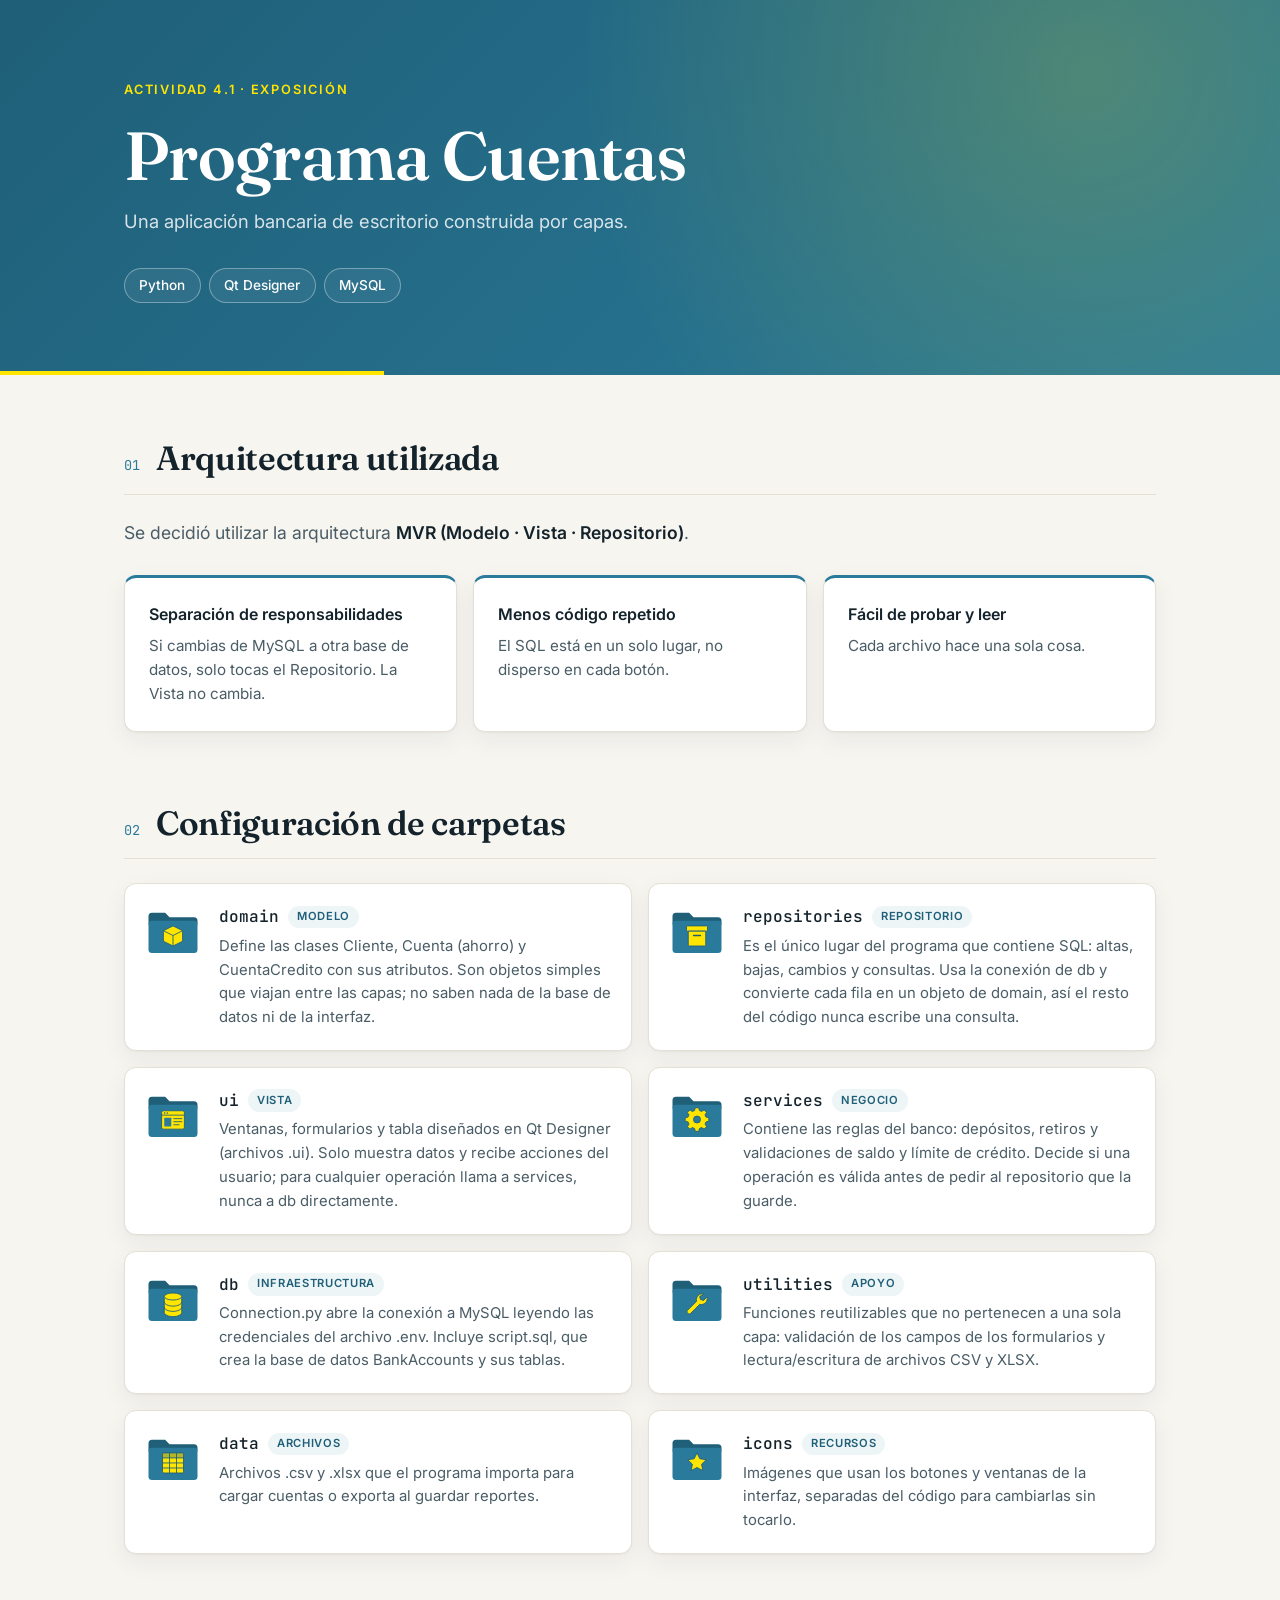
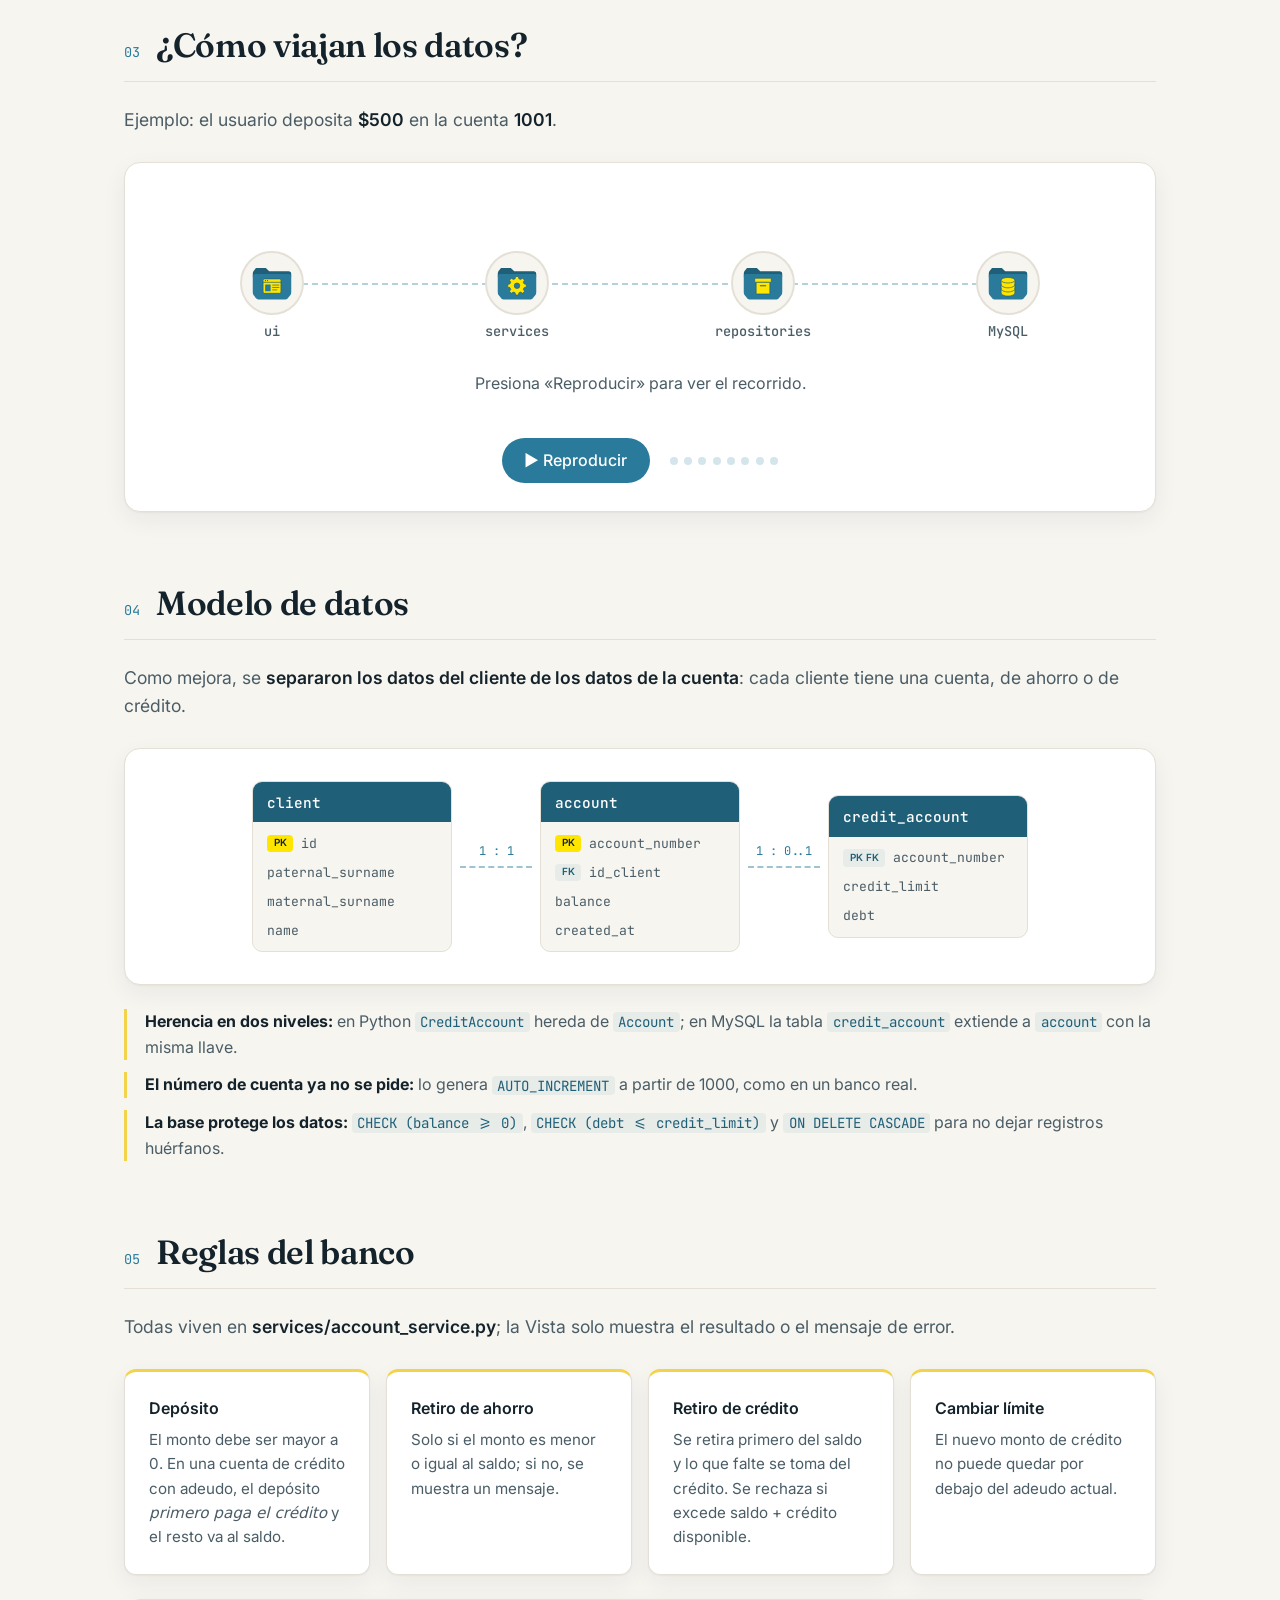
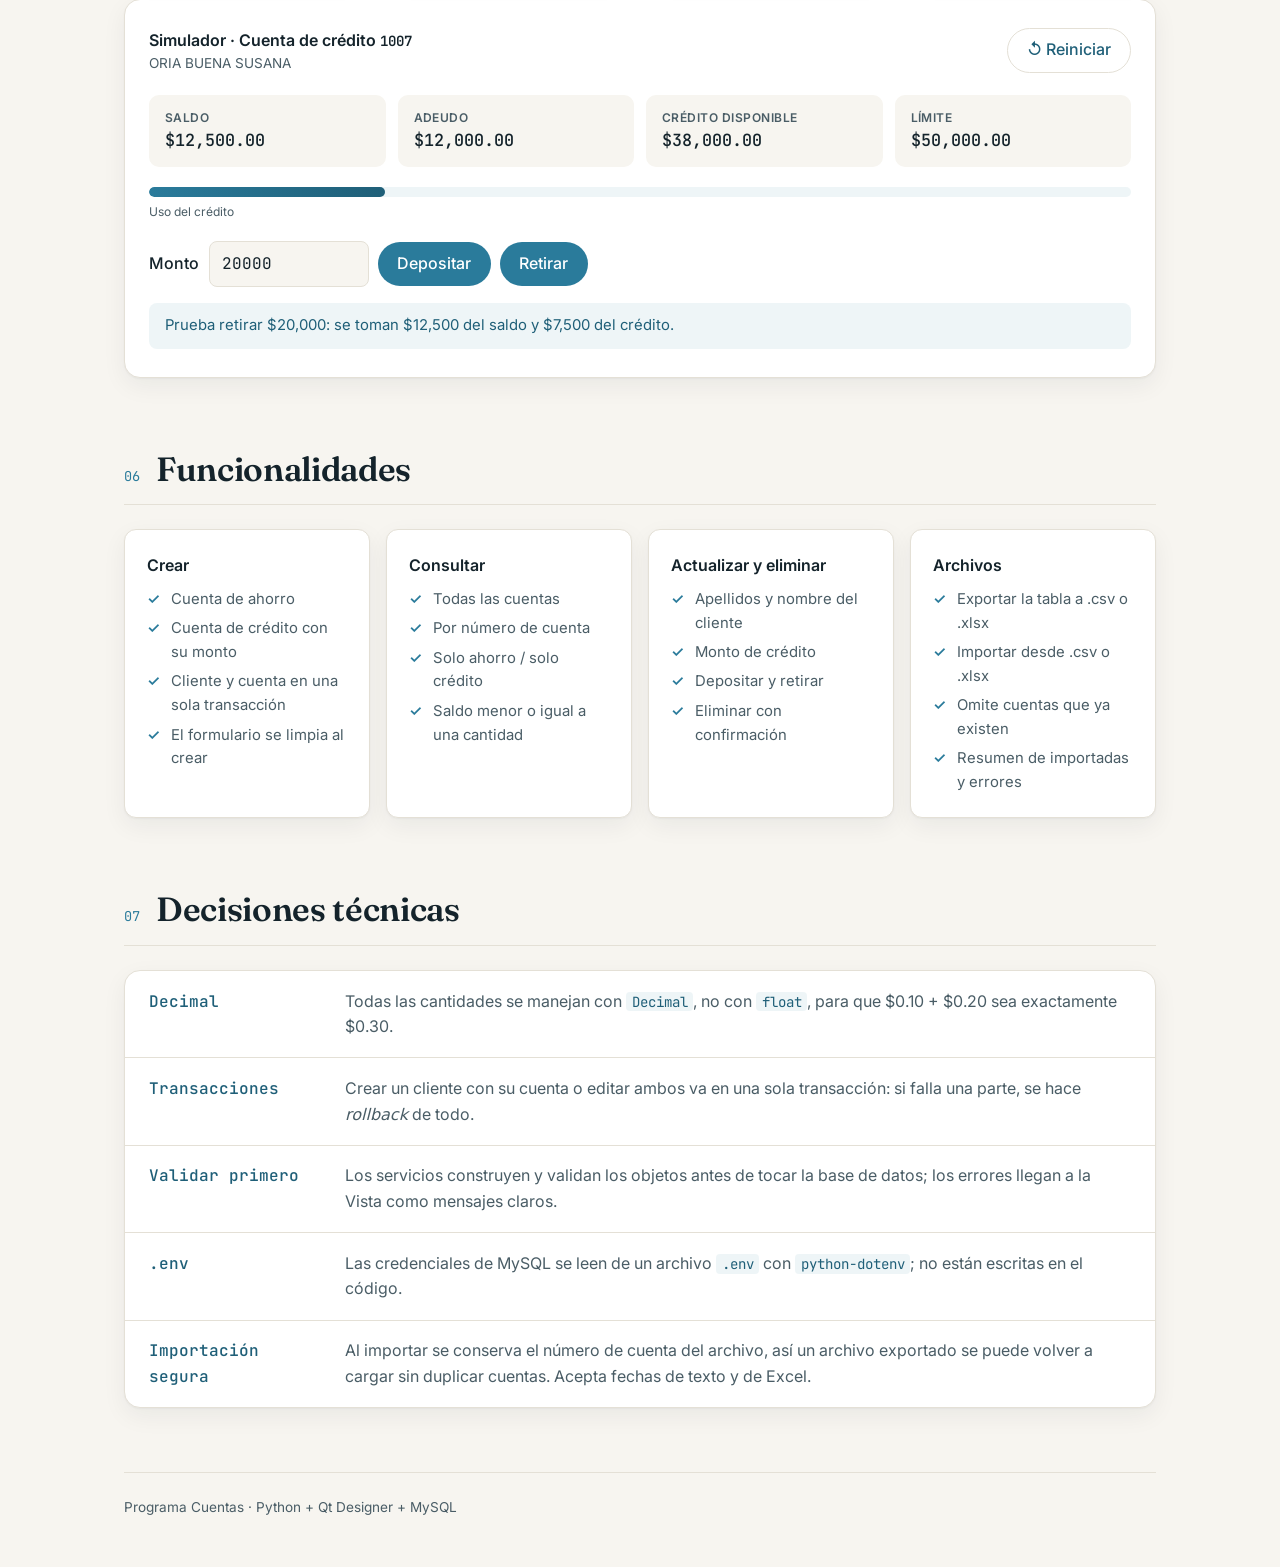
==== commit e258da35: "add db expo files" ====
--- a/msc_tec_prog_activities/Act_4_1/Docs/expo/index.html
+++ b/msc_tec_prog_activities/Act_4_1/Docs/expo/index.html
@@ -154,8 +154,8 @@
                 <h2>Modelo de datos</h2>
             </header>
             <p class="lead">
-                Como mejora, se <strong>separó al cliente de sus cuentas</strong>: en un banco real una persona
-                puede tener varias cuentas de ahorro y de crédito.
+                Como mejora, se <strong>separaron los datos del cliente de los datos de la cuenta</strong>:
+                cada cliente tiene una cuenta, de ahorro o de crédito.
             </p>
             <div class="erd">
                 <div class="erd_table">
@@ -167,7 +167,7 @@
                         <li>name</li>
                     </ul>
                 </div>
-                <div class="erd_link"><span>1 : N</span></div>
+                <div class="erd_link"><span>1 : 1</span></div>
                 <div class="erd_table">
                     <p class="erd_name">account</p>
                     <ul>
